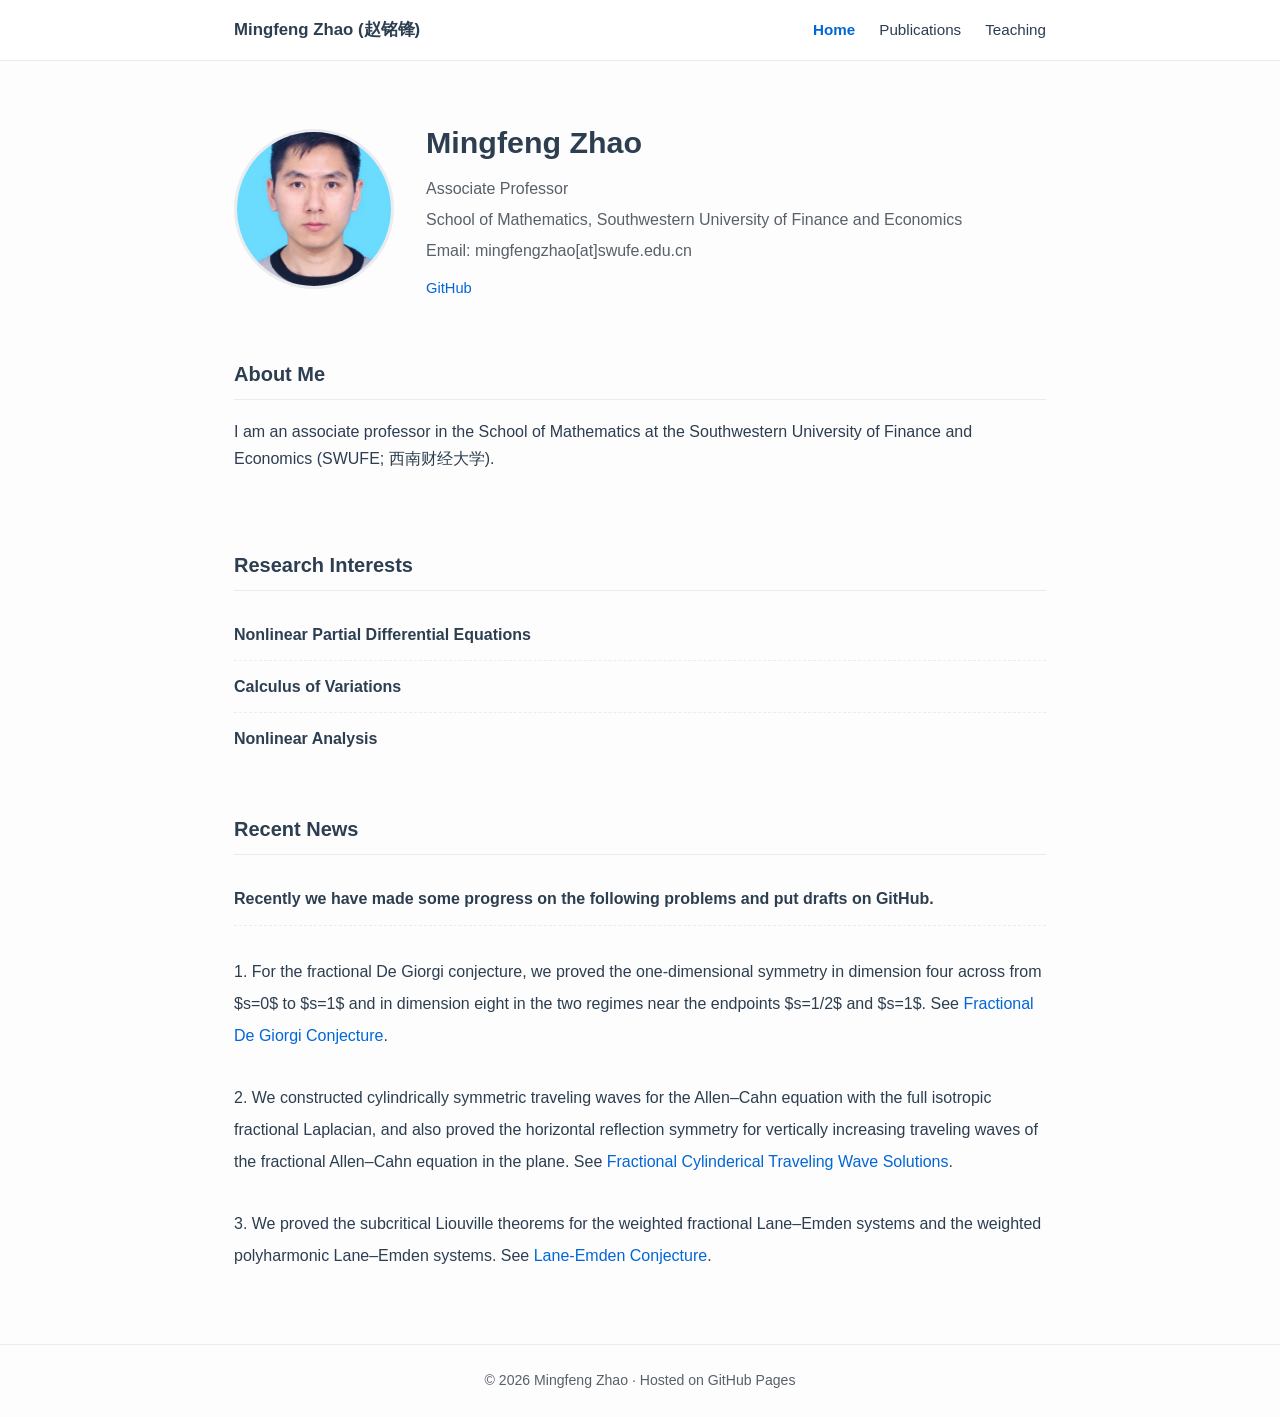
==== index.html @ 50c4f7d0 "Enhance styling for recent news section Updated paragraph styles and added margin to list items." ====
<!DOCTYPE html>
<html lang="en">
<head>
<meta charset="UTF-8">
<meta name="viewport" content="width=device-width, initial-scale=1">
<title>Mingfeng Zhao</title>
<link rel="stylesheet" href="style.css">
</head>
<body>

<nav>
  <div class="container">
    <span class="brand">Mingfeng Zhao (赵铭锋)</span>
    <ul>
      <li><a href="index.html" class="active">Home</a></li>
      <li><a href="publication.html">Publications</a></li>
      <li><a href="teaching.html">Teaching</a></li>
    </ul>
  </div>
</nav>

<div class="container">

  <!-- ====== 个人资料 ====== -->
  <header class="profile">
    <!-- 把你的照片放到 files/ 目录，改下面这行文件名即可 -->
    <img src="files/mingfeng.jpeg" alt="Mingfeng Zhao (赵铭锋)">
    <div class="info">
      <h1>Mingfeng Zhao</h1>
      <p>Associate Professor</p>
      <p>School of Mathematics, Southwestern University of Finance and Economics</p>
      <p>Email: mingfengzhao[at]swufe.edu.cn </p>
      <div class="links">
        <a href="https://github.com/mingfeng87">GitHub</a>
      </div>
    </div>
  </header>

  <!-- ====== 自我介绍 ====== -->
  <section>
    <h2>About Me</h2>
    <p>
      I am an associate professor in the School of Mathematics at the Southwestern University of Finance and Economics (SWUFE; 西南财经大学).
    </p>
    <br>
    
  </section>

  <!-- ====== 研究兴趣 ====== -->
  <section>
    <h2>Research Interests</h2>
    <ul class="item-list">
      <li><span class="title">Nonlinear Partial Differential Equations</li>
      <li><span class="title">Calculus of Variations</li>
      <li><span class="title">Nonlinear Analysis</li>
    </ul>
  </section>

  <!-- ====== 最新动态 ====== -->
  <section>
    <h2>Recent News</h2>
    <ul class="item-list">
      <li><span class="title">Recently we have made some progress on the following problems and put drafts on GitHub. </li>
      <p style="line-height: 2;margin-top: 30px;">1.  For the fractional De Giorgi conjecture, we proved the one-dimensional symmetry in dimension four across from $s=0$ to $s=1$ and in dimension eight in the two regimes near the endpoints $s=1/2$ and $s=1$. See <a href="https://github.com/mingfeng87/Fractional-De-Giorgi-Conjecture-Results">Fractional De Giorgi Conjecture</a>.
      </p>
      
      <p style="line-height: 2;margin-top: 30px;">2. We constructed cylindrically symmetric traveling waves for the Allen–Cahn equation with the full isotropic fractional Laplacian, and also proved the horizontal reflection symmetry for vertically increasing traveling waves of the fractional Allen–Cahn equation in the plane. See <a href="https://github.com/mingfeng87/Traveling-Waves-with-Fractional-Laplacian">Fractional Cylinderical Traveling Wave Solutions</a>.
      </p>
      
      <p style="line-height: 2;margin-top: 30px;">3. We proved the subcritical Liouville theorems for the weighted fractional Lane–Emden systems and the weighted polyharmonic Lane–Emden systems. See <a href="https://github.com/mingfeng87/Lane-Emden-type-conjecture">Lane-Emden Conjecture</a>.
      </p>
    </ul>
  </section>

</div>

<footer>
  © 2026 Mingfeng Zhao · Hosted on GitHub Pages
</footer>

</body>
</html>
---- style.css ----
* { box-sizing: border-box; margin: 0; padding: 0; }

body {
  font-family: -apple-system, "Segoe UI", "Helvetica Neue", "PingFang SC", Arial, sans-serif;
  line-height: 1.7;
  color: #2c3e50;
  background: #fdfdfd;
}

a { color: #0366d6; text-decoration: none; }
a:hover { text-decoration: underline; }

.container {
  max-width: 860px;
  margin: 0 auto;
  padding: 0 24px;
}

/* 导航 */
nav {
  border-bottom: 1px solid #eaecef;
  background: #fff;
  position: sticky;
  top: 0;
  z-index: 10;
}
nav .container {
  display: flex;
  align-items: center;
  justify-content: space-between;
  height: 60px;
}
nav .brand { font-weight: 600; font-size: 1.05em; }
nav ul { list-style: none; display: flex; gap: 24px; }
nav ul a { color: #2c3e50; font-size: 0.95em; }
nav ul a.active { color: #0366d6; font-weight: 600; }

/* 头部 */
header.profile {
  padding: 56px 0 32px;
  display: flex;
  gap: 32px;
  align-items: center;
  flex-wrap: wrap;
}
header.profile img {
  width: 160px;
  height: 160px;
  border-radius: 50%;
  object-fit: cover;
  border: 3px solid #eaecef;
}
header.profile .info h1 { font-size: 1.9em; margin-bottom: 6px; }
header.profile .info p { color: #586069; margin-bottom: 4px; }
header.profile .links { margin-top: 12px; display: flex; gap: 16px; flex-wrap: wrap; }
header.profile .links a { font-size: 0.92em; }

/* 区块 */
section { padding: 24px 0; }
section h2 {
  font-size: 1.25em;
  border-bottom: 1px solid #eaecef;
  padding-bottom: 8px;
  margin-bottom: 18px;
}

/* 列表 */
ul.item-list { list-style: none; }
ul.item-list li {
  padding: 12px 0;
  border-bottom: 1px dashed #eaecef;
}
ul.item-list li:last-child { border-bottom: none; }
ul.item-list .title { font-weight: 600; }
ul.item-list .meta { color: #586069; font-size: 0.92em; }
ul.item-list .desc { font-size: 0.95em; margin-top: 4px; }

/* 文件下载 */
.file-list { list-style: none; }
.file-list li { padding: 8px 0; }
.file-list li::before { content: "📄 "; }

/* 页脚 */
footer {
  margin-top: 48px;
  padding: 24px 0;
  border-top: 1px solid #eaecef;
  text-align: center;
  font-size: 0.88em;
  color: #586069;
}

@media (max-width: 600px) {
  header.profile { justify-content: center; text-align: center; }
  header.profile .links { justify-content: center; }
  nav ul { gap: 14px; }
  nav ul a { font-size: 0.88em; }
}
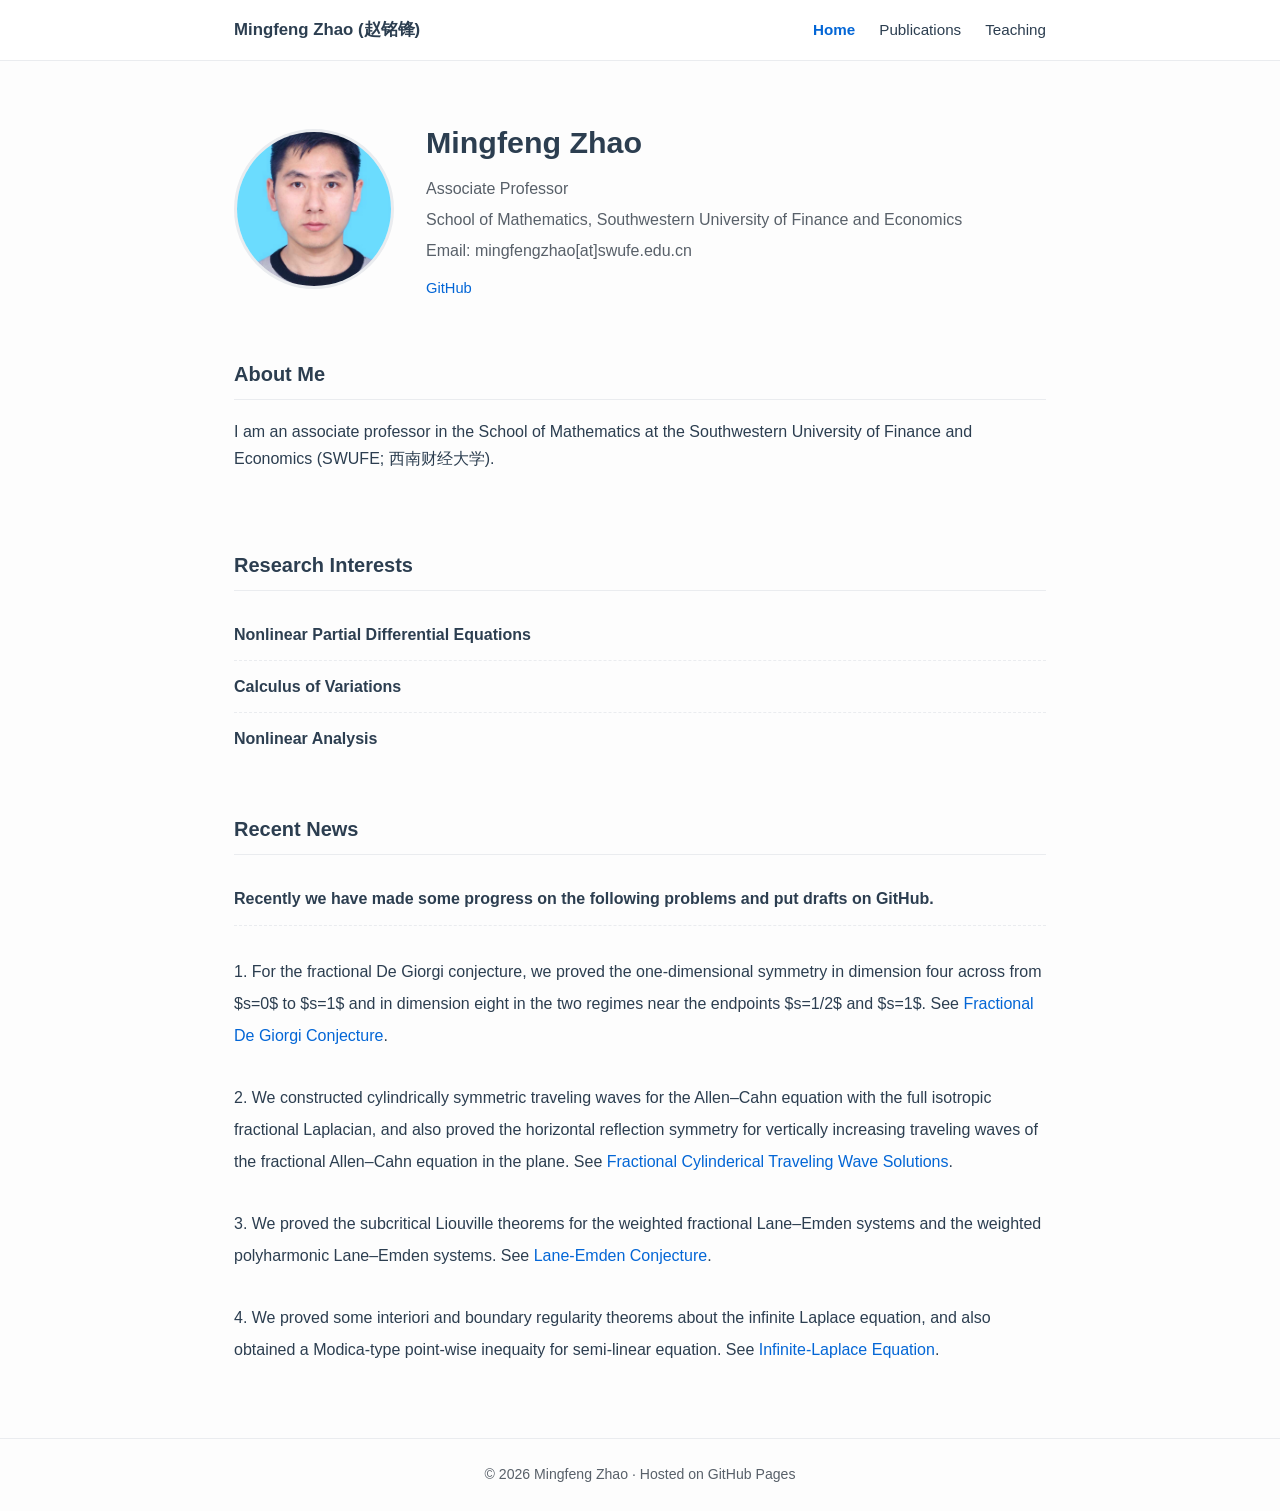
==== commit 4b3895c7: "Add discussion on infinite Laplace equation theorems Added a new paragraph discussing interior and b" ====
--- a/index.html
+++ b/index.html
@@ -69,6 +69,9 @@
       
       <p style="line-height: 2;margin-top: 30px;">3. We proved the subcritical Liouville theorems for the weighted fractional Lane–Emden systems and the weighted polyharmonic Lane–Emden systems. See <a href="https://github.com/mingfeng87/Lane-Emden-type-conjecture">Lane-Emden Conjecture</a>.
       </p>
+
+      <p style="line-height: 2;margin-top: 30px;">4. We proved some interiori and boundary regularity theorems about the infinite Laplace equation, and also obtained a Modica-type point-wise inequaity for semi-linear equation. See <a href="https://github.com/mingfeng87/Infinite-Laplace-equation">Infinite-Laplace Equation</a>.
+      </p>
     </ul>
   </section>
 
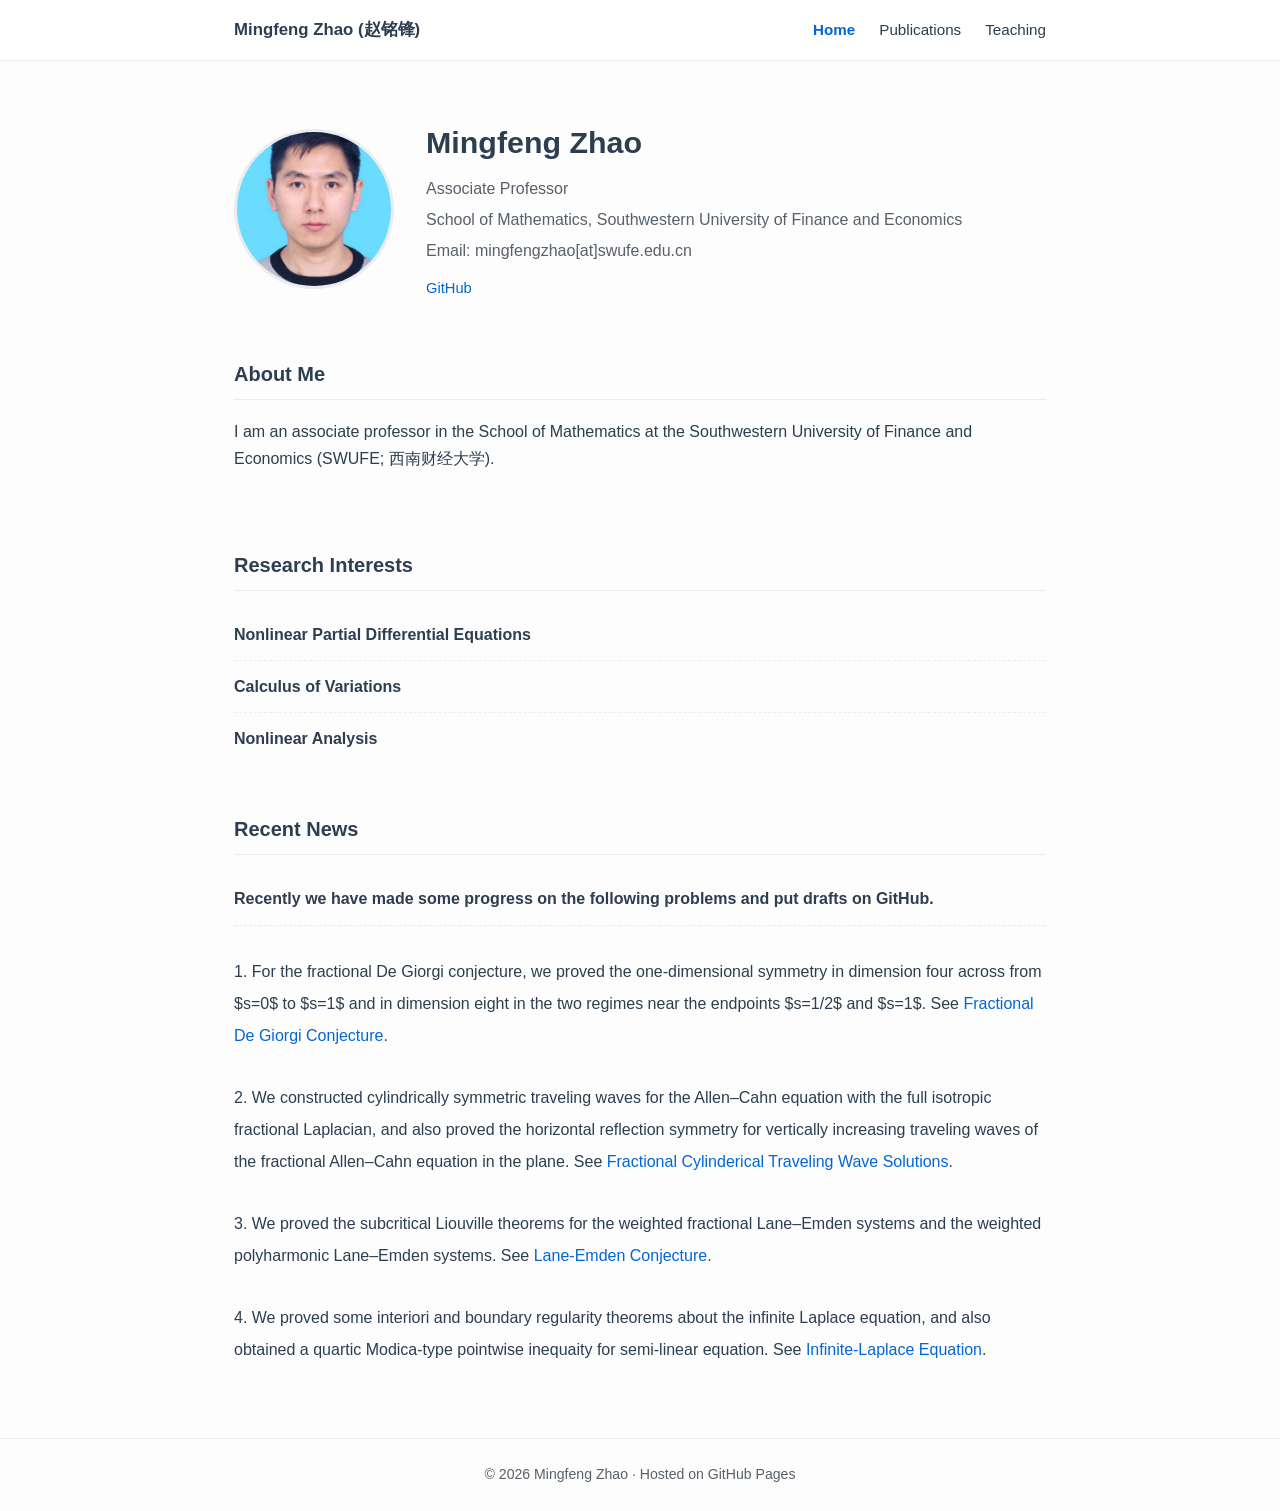
==== commit caac93cf: "Clarify fourth theorem description in index.html Updated the description of the fourth theorem to cl" ====
--- a/index.html
+++ b/index.html
@@ -70,7 +70,7 @@
       <p style="line-height: 2;margin-top: 30px;">3. We proved the subcritical Liouville theorems for the weighted fractional Lane–Emden systems and the weighted polyharmonic Lane–Emden systems. See <a href="https://github.com/mingfeng87/Lane-Emden-type-conjecture">Lane-Emden Conjecture</a>.
       </p>
 
-      <p style="line-height: 2;margin-top: 30px;">4. We proved some interiori and boundary regularity theorems about the infinite Laplace equation, and also obtained a Modica-type point-wise inequaity for semi-linear equation. See <a href="https://github.com/mingfeng87/Infinite-Laplace-equation">Infinite-Laplace Equation</a>.
+      <p style="line-height: 2;margin-top: 30px;">4. We proved some interiori and boundary regularity theorems about the infinite Laplace equation, and also obtained a quartic Modica-type pointwise inequaity for semi-linear equation. See <a href="https://github.com/mingfeng87/Infinite-Laplace-equation">Infinite-Laplace Equation</a>.
       </p>
     </ul>
   </section>
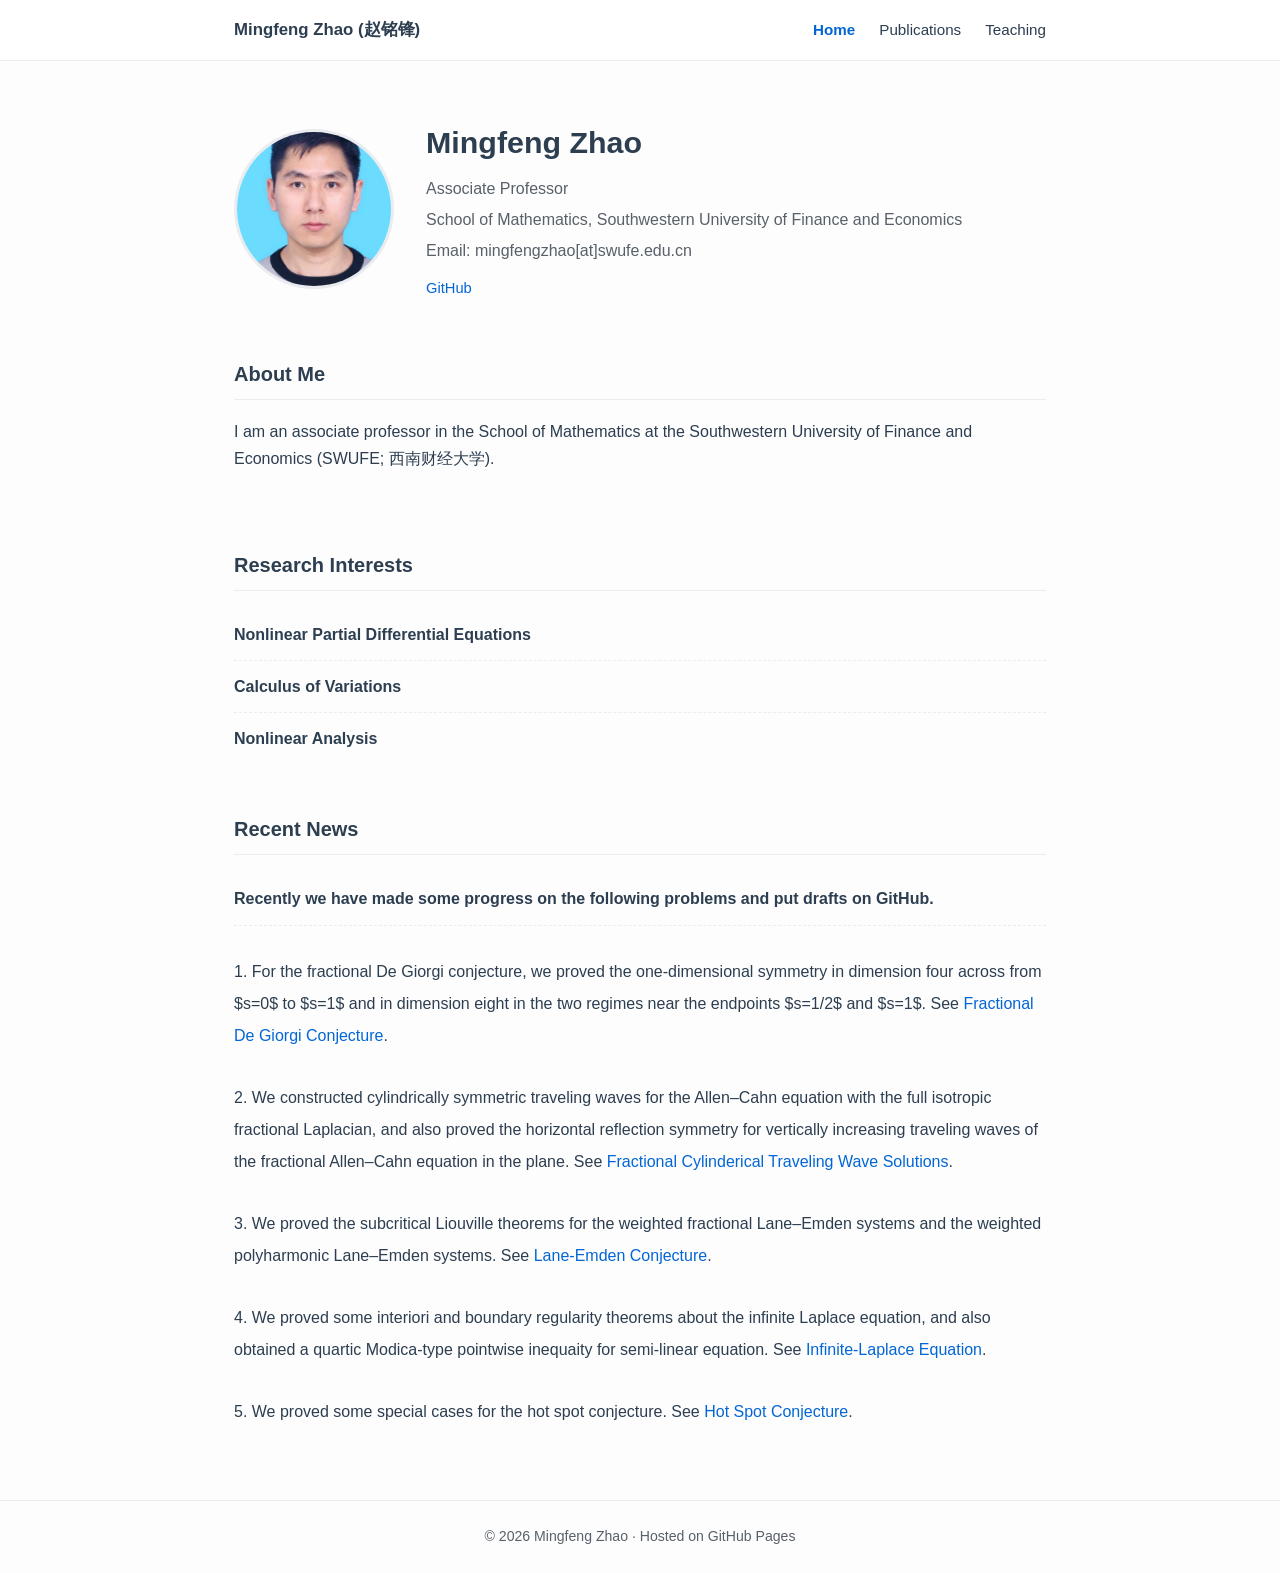
==== commit 88dc03b1: "Add section on hot spot conjecture to index.html" ====
--- a/index.html
+++ b/index.html
@@ -61,16 +61,19 @@
     <h2>Recent News</h2>
     <ul class="item-list">
       <li><span class="title">Recently we have made some progress on the following problems and put drafts on GitHub. </li>
-      <p style="line-height: 2;margin-top: 30px;">1.  For the fractional De Giorgi conjecture, we proved the one-dimensional symmetry in dimension four across from $s=0$ to $s=1$ and in dimension eight in the two regimes near the endpoints $s=1/2$ and $s=1$. See <a href="https://github.com/mingfeng87/Fractional-De-Giorgi-Conjecture-Results">Fractional De Giorgi Conjecture</a>.
+      <p style="line-height: 2;margin-top: 30px;">1.  For the fractional De Giorgi conjecture, we proved the one-dimensional symmetry in dimension four across from $s=0$ to $s=1$ and in dimension eight in the two regimes near the endpoints $s=1/2$ and $s=1$. See <a href="https://github.com/mingfeng87/Fractional-De-Giorgi-Conjecture-Results" target="_blank" rel="noopener noreferrer">Fractional De Giorgi Conjecture</a>.
       </p>
       
-      <p style="line-height: 2;margin-top: 30px;">2. We constructed cylindrically symmetric traveling waves for the Allen–Cahn equation with the full isotropic fractional Laplacian, and also proved the horizontal reflection symmetry for vertically increasing traveling waves of the fractional Allen–Cahn equation in the plane. See <a href="https://github.com/mingfeng87/Traveling-Waves-with-Fractional-Laplacian">Fractional Cylinderical Traveling Wave Solutions</a>.
+      <p style="line-height: 2;margin-top: 30px;">2. We constructed cylindrically symmetric traveling waves for the Allen–Cahn equation with the full isotropic fractional Laplacian, and also proved the horizontal reflection symmetry for vertically increasing traveling waves of the fractional Allen–Cahn equation in the plane. See <a href="https://github.com/mingfeng87/Traveling-Waves-with-Fractional-Laplacian" target="_blank" rel="noopener noreferrer">Fractional Cylinderical Traveling Wave Solutions</a>.
       </p>
       
-      <p style="line-height: 2;margin-top: 30px;">3. We proved the subcritical Liouville theorems for the weighted fractional Lane–Emden systems and the weighted polyharmonic Lane–Emden systems. See <a href="https://github.com/mingfeng87/Lane-Emden-type-conjecture">Lane-Emden Conjecture</a>.
+      <p style="line-height: 2;margin-top: 30px;">3. We proved the subcritical Liouville theorems for the weighted fractional Lane–Emden systems and the weighted polyharmonic Lane–Emden systems. See <a href="https://github.com/mingfeng87/Lane-Emden-type-conjecture" target="_blank" rel="noopener noreferrer">Lane-Emden Conjecture</a>.
       </p>
 
-      <p style="line-height: 2;margin-top: 30px;">4. We proved some interiori and boundary regularity theorems about the infinite Laplace equation, and also obtained a quartic Modica-type pointwise inequaity for semi-linear equation. See <a href="https://github.com/mingfeng87/Infinite-Laplace-equation">Infinite-Laplace Equation</a>.
+      <p style="line-height: 2;margin-top: 30px;">4. We proved some interiori and boundary regularity theorems about the infinite Laplace equation, and also obtained a quartic Modica-type pointwise inequaity for semi-linear equation. See <a href="https://github.com/mingfeng87/Infinite-Laplace-equation" target="_blank" rel="noopener noreferrer">Infinite-Laplace Equation</a>.
+      </p>
+
+      <p style="line-height: 2;margin-top: 30px;">5. We proved some special cases for the hot spot conjecture. See <a href="https://github.com/mingfeng87/Hot-Spot-Conjecture" target="_blank" rel="noopener noreferrer">Hot Spot Conjecture</a>.
       </p>
     </ul>
   </section>
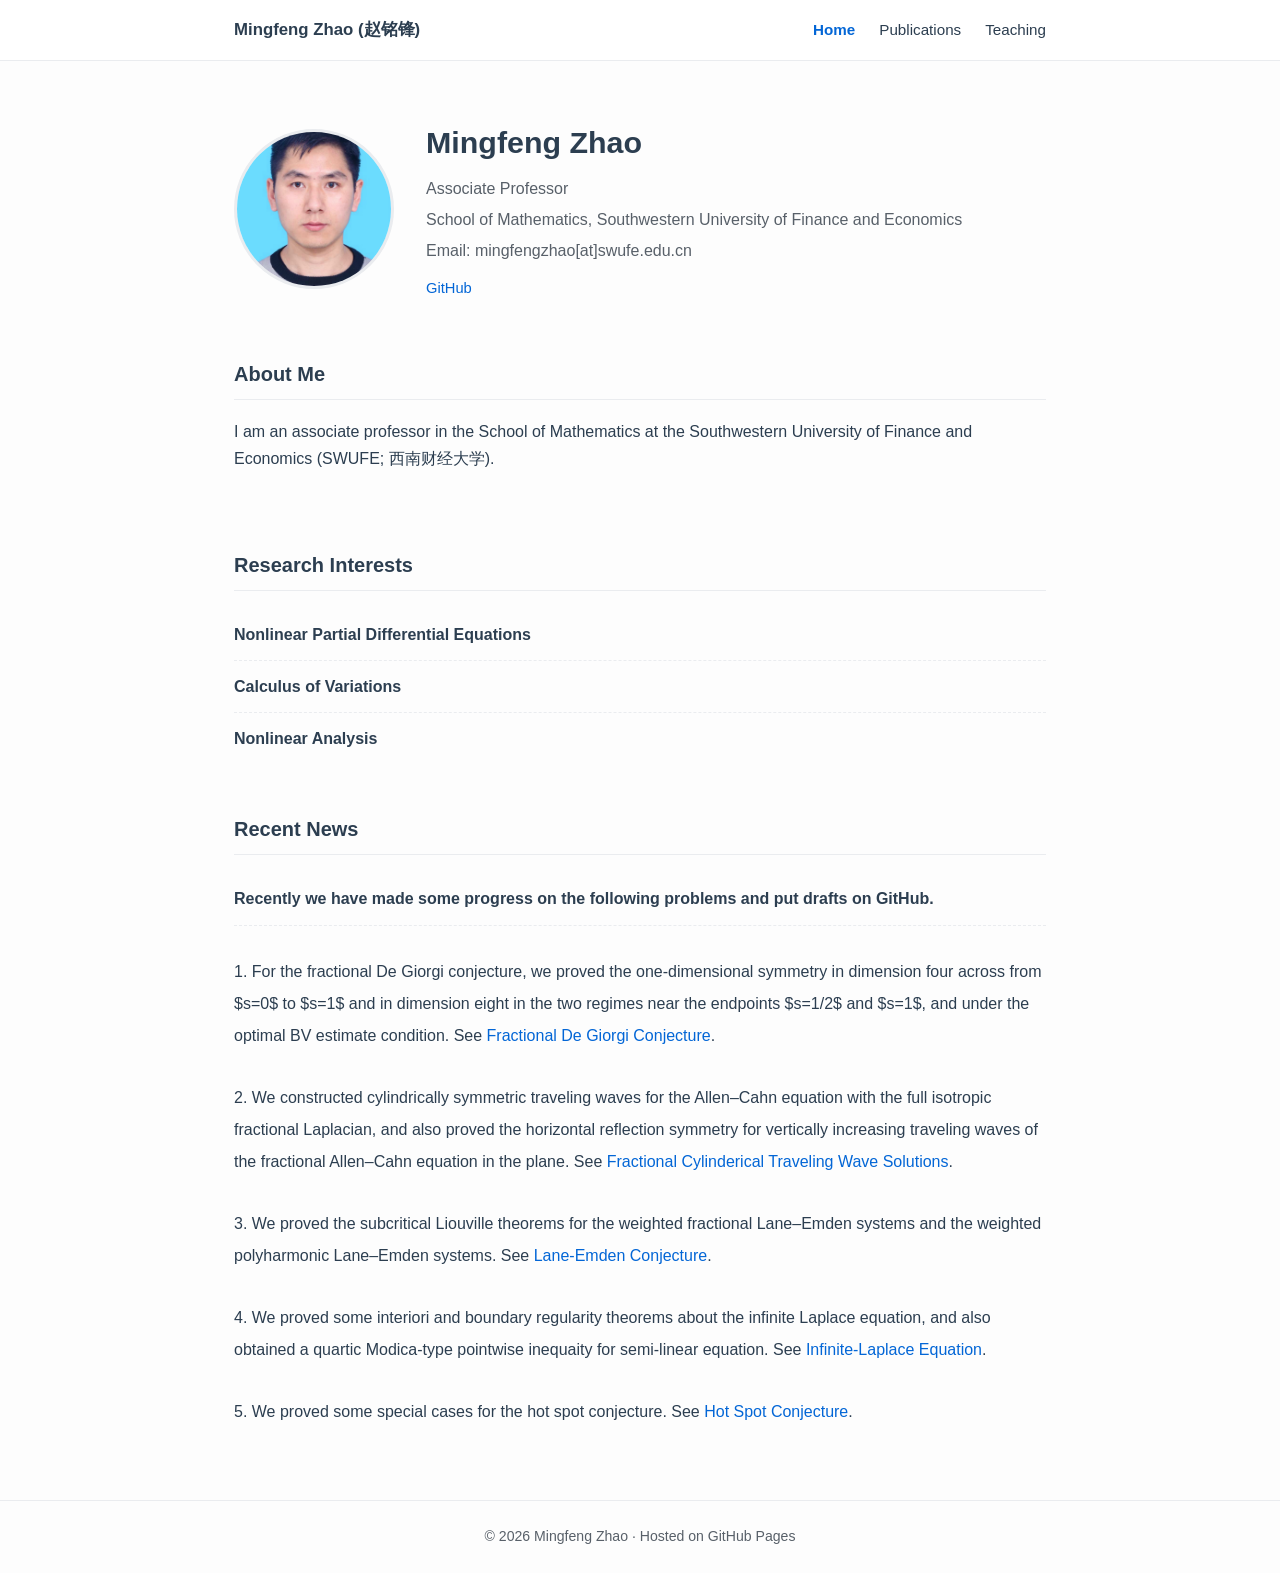
==== commit 1a206caa: "Enhance description of fractional De Giorgi conjecture Added additional detail regarding the optimal" ====
--- a/index.html
+++ b/index.html
@@ -61,7 +61,7 @@
     <h2>Recent News</h2>
     <ul class="item-list">
       <li><span class="title">Recently we have made some progress on the following problems and put drafts on GitHub. </li>
-      <p style="line-height: 2;margin-top: 30px;">1.  For the fractional De Giorgi conjecture, we proved the one-dimensional symmetry in dimension four across from $s=0$ to $s=1$ and in dimension eight in the two regimes near the endpoints $s=1/2$ and $s=1$. See <a href="https://github.com/mingfeng87/Fractional-De-Giorgi-Conjecture-Results" target="_blank" rel="noopener noreferrer">Fractional De Giorgi Conjecture</a>.
+      <p style="line-height: 2;margin-top: 30px;">1.  For the fractional De Giorgi conjecture, we proved the one-dimensional symmetry in dimension four across from $s=0$ to $s=1$ and in dimension eight in the two regimes near the endpoints $s=1/2$ and $s=1$, and under the optimal BV estimate condition. See <a href="https://github.com/mingfeng87/Fractional-De-Giorgi-Conjecture-Results" target="_blank" rel="noopener noreferrer">Fractional De Giorgi Conjecture</a>.
       </p>
       
       <p style="line-height: 2;margin-top: 30px;">2. We constructed cylindrically symmetric traveling waves for the Allen–Cahn equation with the full isotropic fractional Laplacian, and also proved the horizontal reflection symmetry for vertically increasing traveling waves of the fractional Allen–Cahn equation in the plane. See <a href="https://github.com/mingfeng87/Traveling-Waves-with-Fractional-Laplacian" target="_blank" rel="noopener noreferrer">Fractional Cylinderical Traveling Wave Solutions</a>.
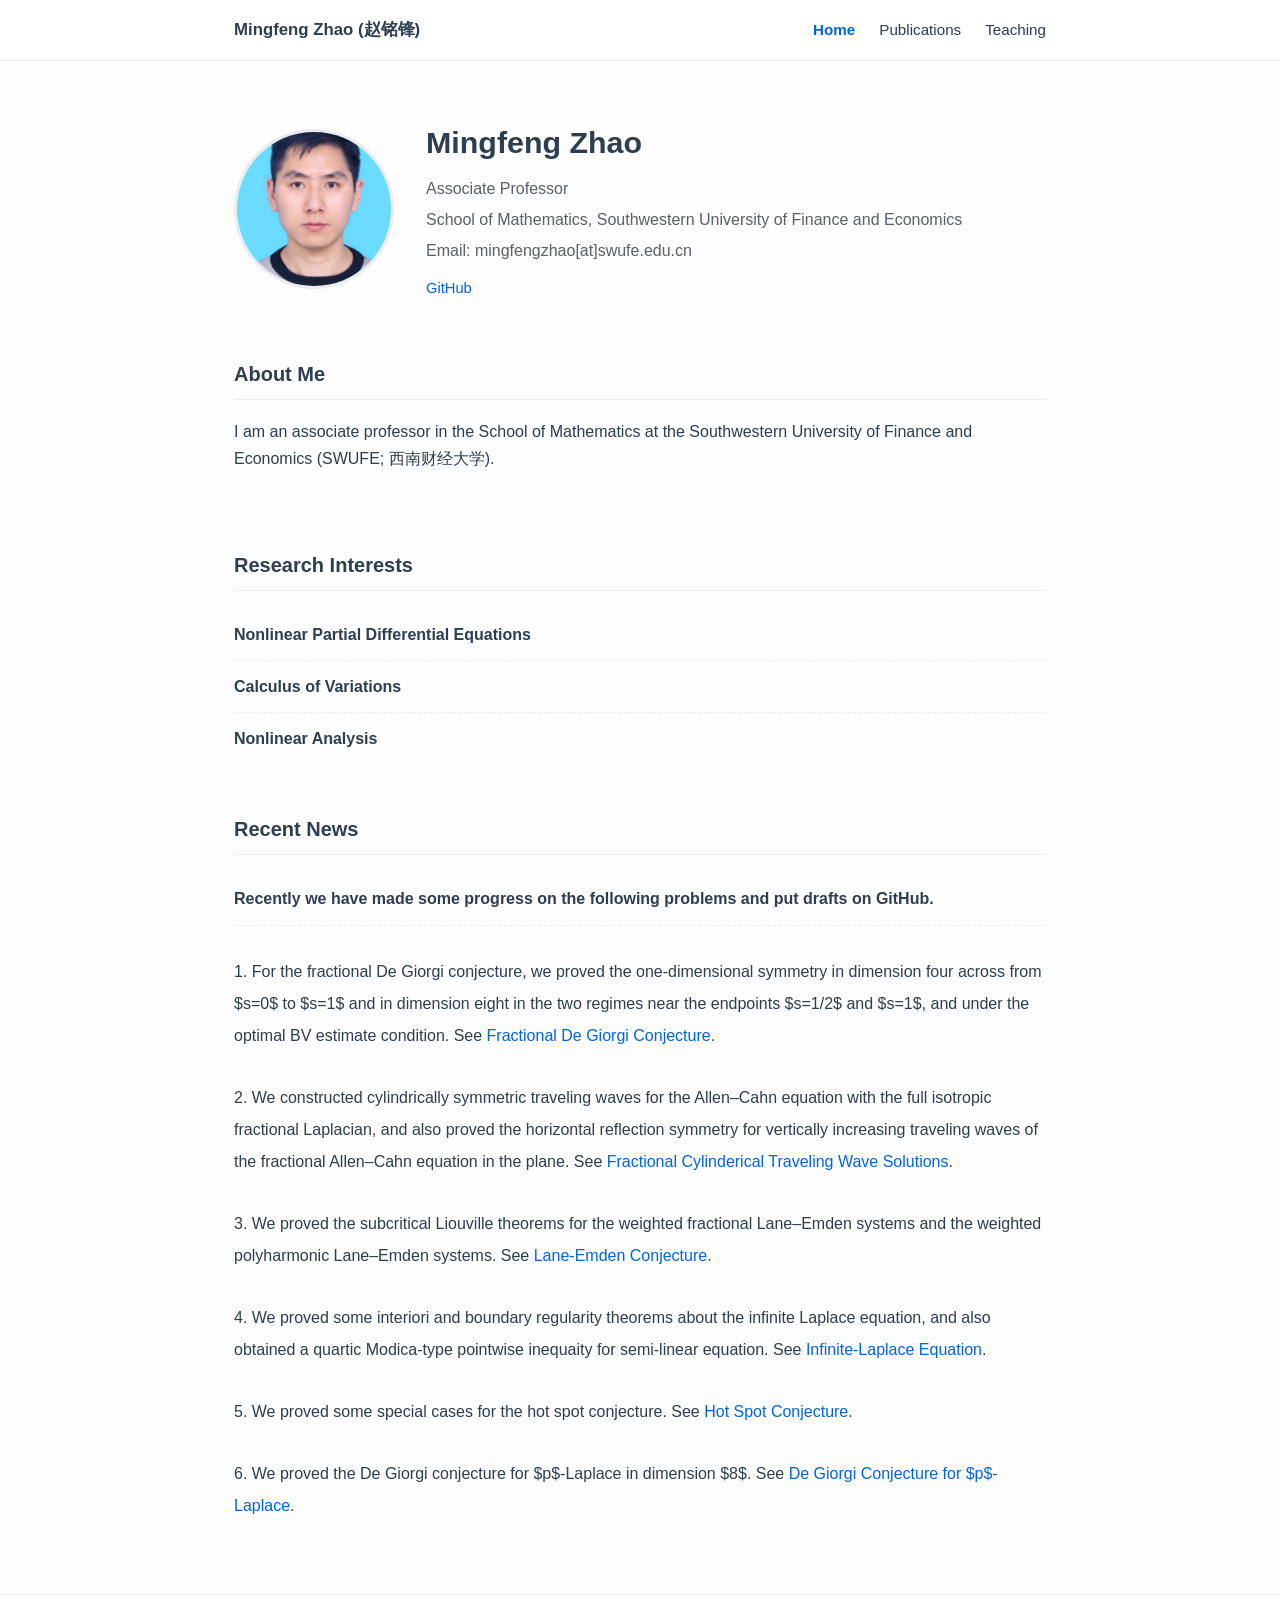
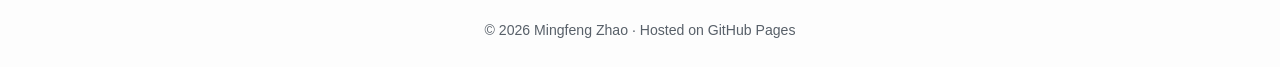
==== commit 6c694f52: "Add De Giorgi conjecture paragraph to index.html Added a new paragraph about the De Giorgi conjectur" ====
--- a/index.html
+++ b/index.html
@@ -75,6 +75,12 @@
 
       <p style="line-height: 2;margin-top: 30px;">5. We proved some special cases for the hot spot conjecture. See <a href="https://github.com/mingfeng87/Hot-Spot-Conjecture" target="_blank" rel="noopener noreferrer">Hot Spot Conjecture</a>.
       </p>
+
+      <p style="line-height: 2;margin-top: 30px;">6. We proved the De Giorgi conjecture for $p$-Laplace in dimension $8$. See <a href="files/p_laplace_degiorgi_p_greater_than_two.pdf" target="_blank" rel="noopener noreferrer">De Giorgi Conjecture for $p$-Laplace</a>.
+      </p>
+
+
+      
     </ul>
   </section>
 
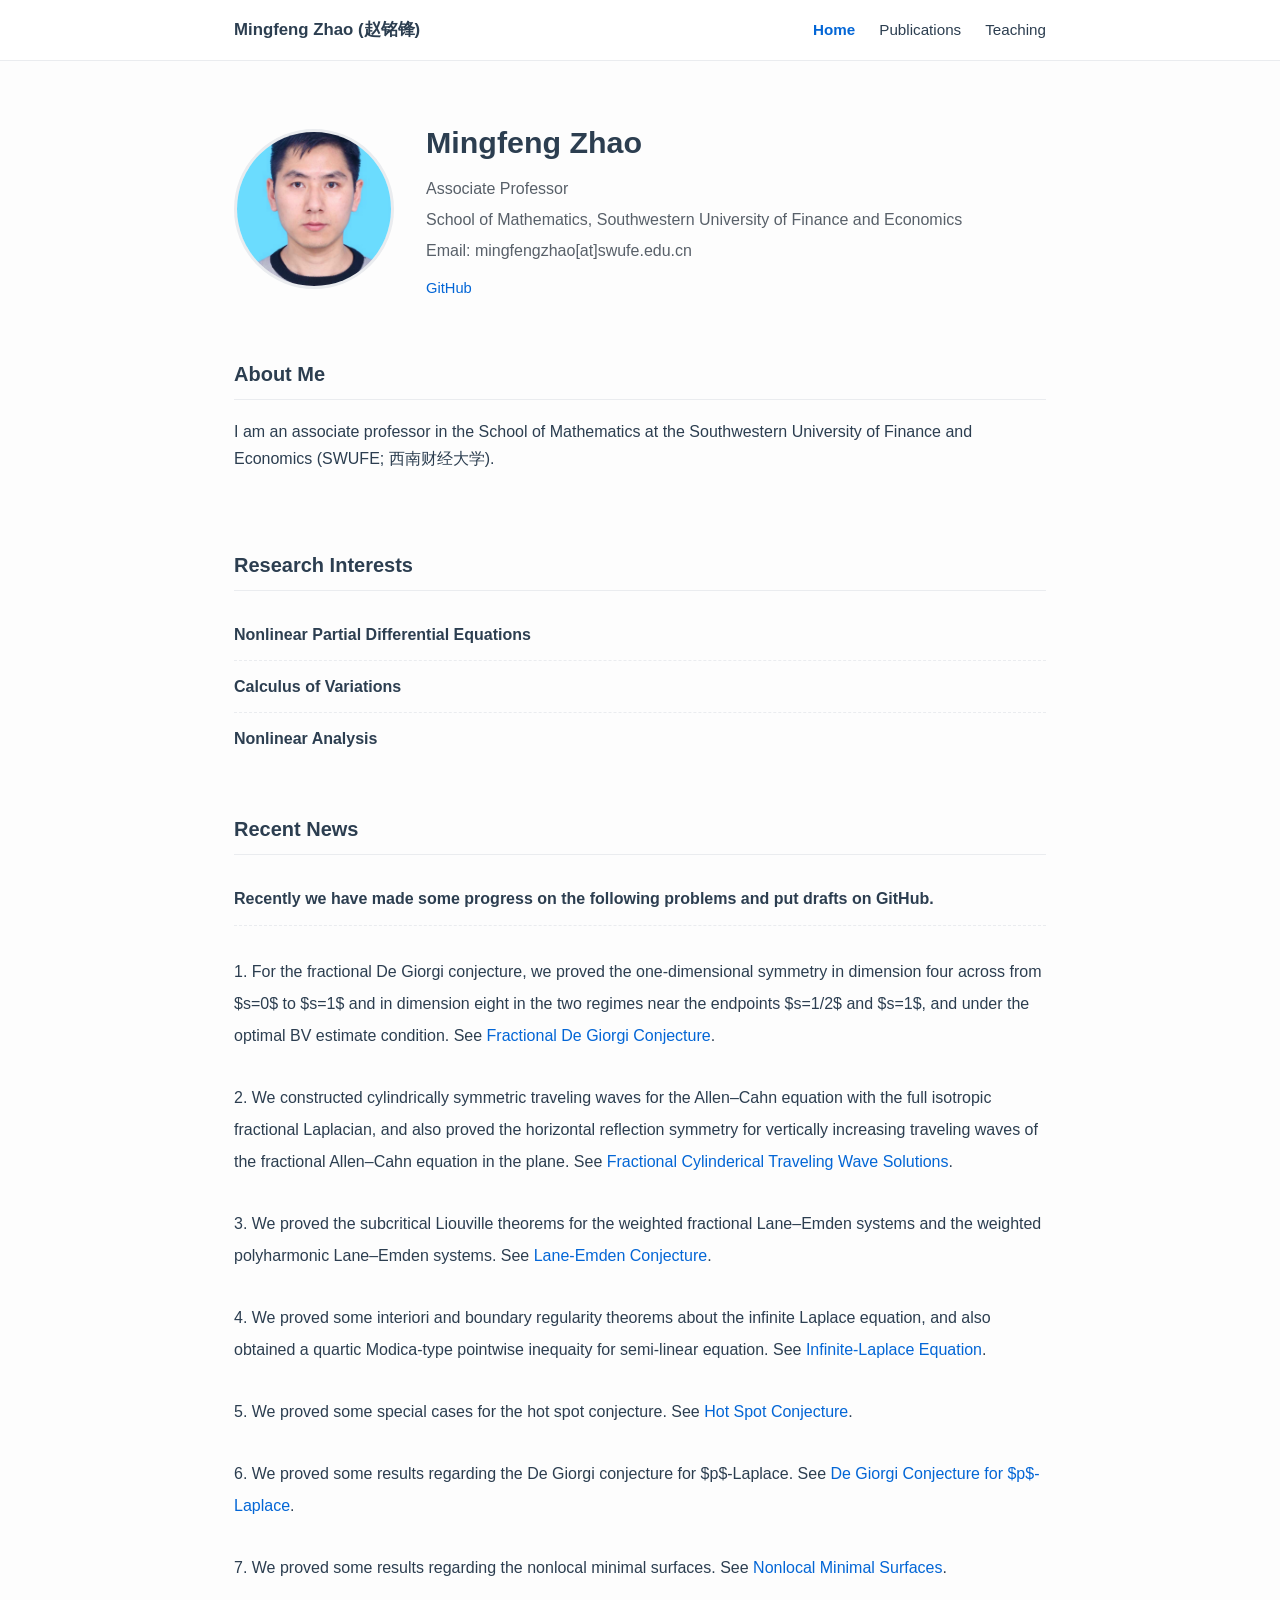
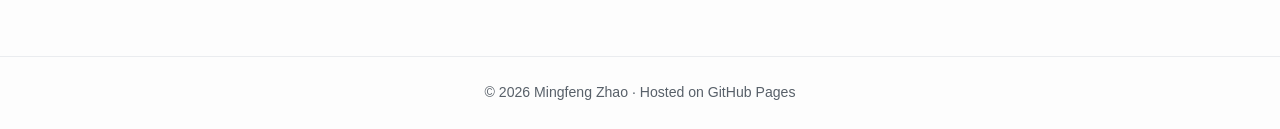
==== commit d528862f: "Update De Giorgi conjecture description and add new results" ====
--- a/index.html
+++ b/index.html
@@ -76,7 +76,10 @@
       <p style="line-height: 2;margin-top: 30px;">5. We proved some special cases for the hot spot conjecture. See <a href="https://github.com/mingfeng87/Hot-Spot-Conjecture" target="_blank" rel="noopener noreferrer">Hot Spot Conjecture</a>.
       </p>
 
-      <p style="line-height: 2;margin-top: 30px;">6. We proved the De Giorgi conjecture for $p$-Laplace in dimension $8$. See <a href="files/p_laplace_degiorgi_p_greater_than_two.pdf" target="_blank" rel="noopener noreferrer">De Giorgi Conjecture for $p$-Laplace</a>.
+      <p style="line-height: 2;margin-top: 30px;">6. We proved some results regarding the De Giorgi conjecture for $p$-Laplace. See <a href="https://github.com/mingfeng87/De-Giorgi-Conjecture-p-Laplace" target="_blank" rel="noopener noreferrer">De Giorgi Conjecture for $p$-Laplace</a>.
+      </p>
+
+      <p style="line-height: 2;margin-top: 30px;">7. We proved some results regarding the nonlocal minimal surfaces. See <a href="https://github.com/mingfeng87/Nonlocal-Minimal-Surfaces" target="_blank" rel="noopener noreferrer">Nonlocal Minimal Surfaces</a>.
       </p>
 
 
